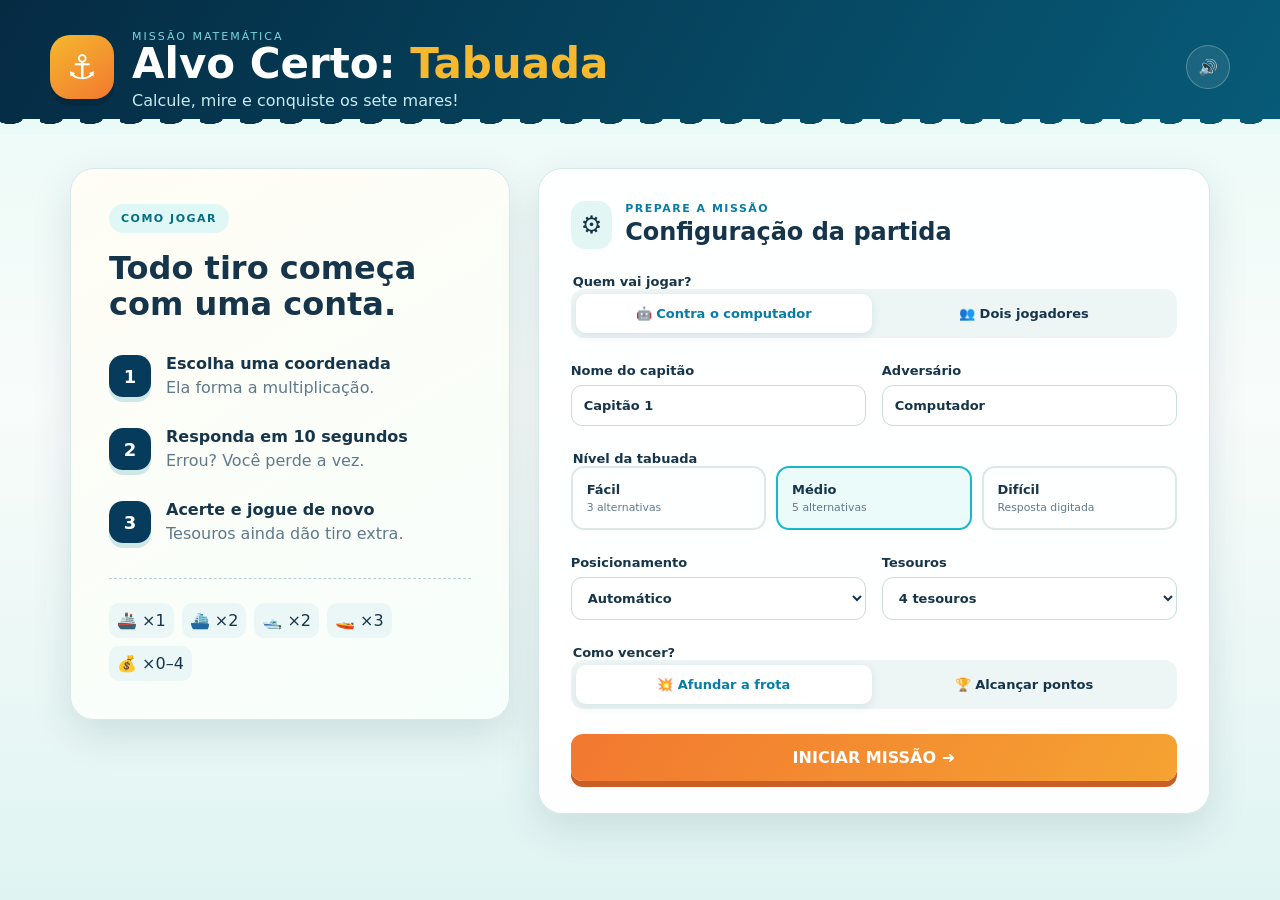
==== index.html @ b55177a3 "Build interactive multiplication battleship game" ====
<!doctype html>
<html lang="pt-BR">
<head>
  <meta charset="utf-8">
  <meta name="viewport" content="width=device-width, initial-scale=1">
  <meta name="theme-color" content="#073b5c">
  <title>Alvo Certo: Tabuada</title>
  <link rel="stylesheet" href="styles.css">
</head>
<body>
  <header class="hero">
    <div class="brand-mark" aria-hidden="true">⚓</div>
    <div><p class="eyebrow">MISSÃO MATEMÁTICA</p><h1>Alvo Certo: <span>Tabuada</span></h1><p>Calcule, mire e conquiste os sete mares!</p></div>
    <button class="icon-button" id="soundButton" aria-label="Ativar ou desativar sons">🔊</button>
  </header>

  <main>
    <section id="setupScreen" class="screen setup-grid">
      <div class="card intro-card">
        <span class="pill">COMO JOGAR</span>
        <h2>Todo tiro começa com uma conta.</h2>
        <div class="steps">
          <div><b>1</b><p><strong>Escolha uma coordenada</strong><br>Ela forma a multiplicação.</p></div>
          <div><b>2</b><p><strong>Responda em 10 segundos</strong><br>Errou? Você perde a vez.</p></div>
          <div><b>3</b><p><strong>Acerte e jogue de novo</strong><br>Tesouros ainda dão tiro extra.</p></div>
        </div>
        <div class="fleet-preview" aria-label="Composição da frota">
          <span>🚢 ×1</span><span>⛴️ ×2</span><span>🛥️ ×2</span><span>🚤 ×3</span><span>💰 ×0–4</span>
        </div>
      </div>

      <form id="setupForm" class="card config-card">
        <div class="section-title"><span>⚙</span><div><p>PREPARE A MISSÃO</p><h2>Configuração da partida</h2></div></div>

        <fieldset><legend>Quem vai jogar?</legend><div class="segmented">
          <label><input type="radio" name="gameMode" value="cpu" checked><span>🤖 Contra o computador</span></label>
          <label><input type="radio" name="gameMode" value="local"><span>👥 Dois jogadores</span></label>
        </div></fieldset>

        <div class="field-row">
          <label>Nome do capitão<input id="player1Name" maxlength="18" value="Capitão 1" required></label>
          <label id="player2Field">Adversário<input id="player2Name" maxlength="18" value="Computador" required></label>
        </div>

        <fieldset><legend>Nível da tabuada</legend><div class="level-grid">
          <label class="level easy"><input type="radio" name="level" value="easy"><span><b>Fácil</b><small>3 alternativas</small></span></label>
          <label class="level medium"><input type="radio" name="level" value="medium" checked><span><b>Médio</b><small>5 alternativas</small></span></label>
          <label class="level hard"><input type="radio" name="level" value="hard"><span><b>Difícil</b><small>Resposta digitada</small></span></label>
        </div></fieldset>

        <div class="field-row">
          <label>Posicionamento<select id="placement"><option value="auto">Automático</option><option value="manual">Manual + completar automático</option></select></label>
          <label>Tesouros<select id="treasures"><option value="0">Nenhum</option><option value="1">1 tesouro</option><option value="2">2 tesouros</option><option value="3">3 tesouros</option><option value="4" selected>4 tesouros</option></select></label>
        </div>

        <fieldset><legend>Como vencer?</legend><div class="segmented">
          <label><input type="radio" name="victory" value="fleet" checked><span>💥 Afundar a frota</span></label>
          <label><input type="radio" name="victory" value="score"><span>🏆 Alcançar pontos</span></label>
        </div><label id="targetField" class="target-field hidden">Meta de pontos <input id="targetScore" type="number" min="50" step="5" value="150"><small id="scoreHelp"></small></label></fieldset>

        <button class="primary" type="submit">INICIAR MISSÃO <span>➜</span></button>
      </form>
    </section>

    <section id="placementScreen" class="screen hidden">
      <div class="card placement-card">
        <div class="section-title"><span>🧭</span><div><p>POSICIONAMENTO SECRETO</p><h2 id="placementTitle">Monte sua frota</h2></div></div>
        <p id="placementHint">Selecione uma peça, escolha a orientação e clique no tabuleiro.</p>
        <div class="placement-layout"><div><div id="placementBoard" class="board"></div></div><aside>
          <div id="shipPicker" class="ship-picker"></div>
          <button id="rotateButton" class="secondary" type="button">↻ Girar: <b>Horizontal</b></button>
          <button id="randomizeButton" class="secondary" type="button">🎲 Distribuir automaticamente</button>
          <button id="clearButton" class="text-button" type="button">Limpar tabuleiro</button>
          <button id="confirmPlacement" class="primary" type="button" disabled>Confirmar frota</button>
        </aside></div>
      </div>
    </section>

    <section id="handoffScreen" class="screen hidden handoff"><div class="card"><div class="big-icon">🙈</div><p>PASSAGEM DE COMANDO</p><h2 id="handoffTitle">Passe o dispositivo</h2><p>O mapa anterior está protegido. Só continue quando o próximo capitão estiver pronto.</p><button id="handoffButton" class="primary">Estou pronto</button></div></section>

    <section id="gameScreen" class="screen hidden">
      <div class="status-bar card"><div><small>TURNO DE</small><strong id="turnName">Capitão</strong></div><div class="score"><span id="p1Name">Jogador 1</span><b id="p1Score">0</b><i>×</i><b id="p2Score">0</b><span id="p2Name">Jogador 2</span></div><div><small>OBJETIVO</small><strong id="objective">Afundar a frota</strong></div></div>
      <div class="game-layout">
        <section class="card ocean-card"><div class="board-heading"><div><p>MAPA DE ATAQUE</p><h2>Escolha seu alvo</h2></div><span id="bonusBadge" class="bonus hidden">⭐ Tiro extra: 0</span></div><div id="attackBoard" class="board attack-board"></div><p id="gameMessage" class="game-message" role="status">Selecione uma coordenada para atacar.</p></section>
        <aside class="card dashboard"><h3>Diário de bordo</h3><div class="stat"><span>🎯 Acertos</span><b id="hitsStat">0</b></div><div class="stat"><span>🌊 Água</span><b id="missesStat">0</b></div><div class="stat"><span>🧠 Contas certas</span><b id="correctStat">0</b></div><div class="stat"><span>⌛ Erros/tempo</span><b id="wrongStat">0</b></div><hr><h3>Frota inimiga</h3><div id="enemyFleet" class="enemy-fleet"></div><hr><h3>Últimas jogadas</h3><ol id="history" class="history"></ol></aside>
      </div>
    </section>
  </main>

  <dialog id="challengeDialog" class="challenge"><form method="dialog"><div class="timer"><span id="timerNumber">10</span><div><p>TEMPO PARA RESPONDER</p><div class="timer-track"><i id="timerBar"></i></div></div></div><p>Quanto é:</p><h2 id="question">6 × 7 = ?</h2><div id="answerArea"></div><p id="answerFeedback" role="alert"></p></form></dialog>
  <dialog id="resultDialog" class="result"><div class="result-icon">🏆</div><p>MISSÃO CUMPRIDA</p><h2 id="winnerTitle">Vitória!</h2><p id="winnerText"></p><div id="finalStats" class="final-stats"></div><button id="playAgain" class="primary">Jogar novamente</button></dialog>

  <script src="script.js"></script>
</body>
</html>
---- styles.css ----
:root{--navy:#073b5c;--deep:#052b43;--blue:#087ca7;--cyan:#18b8c9;--foam:#ecfbf8;--sand:#fff8e8;--gold:#f5b82e;--orange:#f27830;--ink:#17354a;--muted:#60798a;--white:#fff;--danger:#d84b4b;--shadow:0 14px 40px rgba(4,48,72,.12)}
*{box-sizing:border-box}body{margin:0;font-family:Inter,ui-rounded,"Trebuchet MS",system-ui,sans-serif;color:var(--ink);background:linear-gradient(180deg,#e9faf7 0,#f8fcfa 45%,#dff4f2 100%);min-height:100vh}button,input,select{font:inherit}.hero{min-height:118px;padding:24px max(24px,calc((100% - 1180px)/2));display:flex;gap:18px;align-items:center;color:white;background:linear-gradient(120deg,var(--deep),#075b78);position:relative;overflow:hidden}.hero:after{content:"";position:absolute;inset:auto 0 0;height:15px;background:radial-gradient(20px 8px at 10px 0,transparent 12px,#e9faf7 13px) repeat-x;background-size:40px 15px}.brand-mark{width:64px;height:64px;border-radius:20px;display:grid;place-items:center;background:linear-gradient(145deg,var(--gold),var(--orange));font-size:34px;box-shadow:0 7px 0 rgba(0,0,0,.13)}.hero h1{margin:0;font-size:clamp(26px,4vw,42px);line-height:1}.hero h1 span{color:var(--gold)}.hero p{margin:6px 0 0;color:#c9eaf0}.hero .eyebrow{font-size:11px;letter-spacing:2px;color:#76d8df}.icon-button{margin-left:auto;border:1px solid #ffffff40;background:#ffffff16;color:white;border-radius:50%;width:44px;height:44px;cursor:pointer}main{max-width:1180px;margin:0 auto;padding:34px 20px 60px}.screen{animation:appear .3s ease}.hidden{display:none!important}.setup-grid{display:grid;grid-template-columns:.85fr 1.3fr;gap:28px}.card{background:rgba(255,255,255,.95);border:1px solid #d6e9e8;border-radius:24px;box-shadow:var(--shadow)}.intro-card{padding:38px;background:linear-gradient(150deg,#fffdf5,#f7fffc);align-self:start}.pill{font-size:11px;font-weight:900;letter-spacing:1.5px;color:#066d83;background:#dff7f5;padding:8px 12px;border-radius:30px}.intro-card h2{font-size:32px;line-height:1.13;margin:24px 0 30px}.steps{display:grid;gap:25px}.steps>div{display:flex;gap:15px;align-items:center}.steps b{width:42px;height:42px;flex:none;display:grid;place-items:center;background:var(--navy);border-radius:14px;color:white;font-size:18px;box-shadow:0 5px 0 #cfe8e6}.steps p{margin:0;line-height:1.5;color:var(--muted)}.steps strong{color:var(--ink)}.fleet-preview{display:flex;flex-wrap:wrap;gap:8px;margin-top:32px;padding-top:24px;border-top:1px dashed #b7d4d2}.fleet-preview span{background:#eaf7f6;padding:8px;border-radius:10px}.config-card{padding:32px}.section-title{display:flex;align-items:center;gap:13px}.section-title>span{font-size:24px;background:#e2f6f4;border-radius:14px;padding:10px}.section-title p,.board-heading p,.handoff .card>p:first-of-type,.result>p{margin:0;color:var(--blue);letter-spacing:1.5px;font-size:11px;font-weight:900}.section-title h2,.board-heading h2{margin:3px 0}.config-card fieldset{border:0;padding:0;margin:25px 0}.config-card legend,.config-card label{font-size:13px;font-weight:800}.segmented{display:grid;grid-template-columns:1fr 1fr;background:#edf5f5;padding:5px;border-radius:13px;gap:4px}.segmented input,.level input{position:absolute;opacity:0}.segmented span{display:block;padding:12px;text-align:center;border-radius:10px;cursor:pointer}.segmented input:checked+span{background:white;color:var(--blue);box-shadow:0 3px 10px #0c52671a}.field-row{display:grid;grid-template-columns:1fr 1fr;gap:16px}.field-row label,.target-field{display:grid;gap:7px}input,select{width:100%;border:1px solid #c8dcda;border-radius:11px;padding:12px;background:white;color:var(--ink)}input:focus,select:focus,button:focus-visible{outline:3px solid #f5b82e80;outline-offset:2px}.level-grid{display:grid;grid-template-columns:repeat(3,1fr);gap:10px}.level span{display:grid;gap:4px;padding:14px;border:2px solid #dbe8e7;border-radius:13px;cursor:pointer}.level small{font-weight:500;color:var(--muted)}.level input:checked+span{border-color:var(--cyan);background:#ebfbf9}.level.easy input:checked+span{border-color:#36af73}.level.hard input:checked+span{border-color:var(--orange)}.target-field{margin-top:15px}.target-field small{color:var(--muted)}.primary,.secondary,.text-button{border:0;border-radius:12px;padding:14px 18px;font-weight:900;cursor:pointer}.primary{background:linear-gradient(120deg,var(--orange),#f5a332);color:white;box-shadow:0 6px 0 #c95f26;width:100%}.primary:hover{transform:translateY(-1px)}.primary:active{transform:translateY(4px);box-shadow:0 2px 0 #c95f26}.primary:disabled{filter:grayscale(1);opacity:.5;cursor:not-allowed}.placement-card{padding:28px}.placement-layout{display:grid;grid-template-columns:minmax(300px,630px) 1fr;gap:30px;margin-top:20px}.board{display:grid;grid-template-columns:30px repeat(10,1fr);aspect-ratio:11/11;max-width:620px;margin:auto;background:#0c7695;border:5px solid #07516b;border-radius:12px;overflow:hidden;box-shadow:0 10px 25px #083c5030}.cell,.axis{border:1px solid #ffffff30;display:grid;place-items:center;min-width:0}.axis{background:#07516b;color:#bcecf1;font-size:11px;font-weight:800}.cell{background:linear-gradient(145deg,#36b5c9,#148cad);cursor:pointer;color:white;font-weight:900;transition:.12s}.cell:hover:not(:disabled){background:#65d1d8}.cell.ship{background:#748a96}.cell.hit{background:#e65d45}.cell.miss{background:#72cbd1}.cell.treasure{background:#f2b72e}.cell.sunk{background:#743f3f}.ship-picker{display:grid;gap:8px}.ship-option{width:100%;text-align:left;border:2px solid #d8e7e6;padding:12px;border-radius:12px;background:white;cursor:pointer}.ship-option.selected{border-color:var(--cyan);background:#eafaf8}.ship-option:disabled{opacity:.45}.secondary{width:100%;background:#e9f5f4;color:var(--navy);margin-top:10px}.text-button{width:100%;background:transparent;color:var(--danger)}.handoff{max-width:540px;margin:40px auto;text-align:center}.handoff .card{padding:45px}.big-icon{font-size:70px}.status-bar{display:grid;grid-template-columns:1fr auto 1fr;align-items:center;padding:16px 24px;margin-bottom:20px}.status-bar>div:last-child{text-align:right}.status-bar small{display:block;color:var(--muted);font-size:10px;letter-spacing:1px}.status-bar strong{font-size:17px}.score{display:flex;align-items:center;gap:10px}.score b{font-size:24px;color:var(--orange)}.score i{font-style:normal;color:#aac1c4}.game-layout{display:grid;grid-template-columns:1fr 280px;gap:22px}.ocean-card,.dashboard{padding:24px}.board-heading{display:flex;justify-content:space-between;align-items:center}.bonus{align-self:center;background:#fff1c5;color:#9a6600;border-radius:20px;padding:8px 12px;font-weight:900}.game-message{background:#edf8f7;padding:12px;border-radius:10px;text-align:center;font-weight:700}.dashboard h3{margin:0 0 12px}.stat{display:flex;justify-content:space-between;padding:8px}.dashboard hr{border:0;border-top:1px solid #dcebea;margin:16px 0}.enemy-fleet{display:grid;gap:6px;font-size:13px}.enemy-fleet div{display:flex;justify-content:space-between}.history{padding-left:22px;color:var(--muted);font-size:12px;line-height:1.6}.challenge,.result{border:0;border-radius:24px;padding:30px;box-shadow:0 25px 80px #042d48aa;text-align:center;width:min(92vw,480px);color:var(--ink)}dialog::backdrop{background:#052b43cc;backdrop-filter:blur(4px)}.timer{display:flex;align-items:center;gap:15px;text-align:left}.timer>span{width:54px;height:54px;display:grid;place-items:center;border-radius:50%;background:var(--navy);color:white;font-size:24px;font-weight:900}.timer p{margin:0 0 6px;font-size:10px;font-weight:900;letter-spacing:1px}.timer>div{flex:1}.timer-track{height:8px;border-radius:8px;background:#dce8e8;overflow:hidden}.timer-track i{display:block;height:100%;width:100%;background:var(--gold);transform-origin:left}.challenge>form>p{color:var(--muted)}.challenge h2{font-size:44px;margin:8px 0 22px}.answers{display:grid;grid-template-columns:repeat(3,1fr);gap:9px}.answer{border:2px solid #d5e5e4;background:white;border-radius:12px;padding:14px;font-weight:900;cursor:pointer}.answer:hover{border-color:var(--cyan);background:#eafaf8}.typed-answer{display:flex;gap:10px}.typed-answer button{width:auto}.result-icon{font-size:70px}.result h2{font-size:34px}.final-stats{display:grid;grid-template-columns:repeat(2,1fr);gap:10px;margin:22px 0}.final-stats div{background:#edf8f7;padding:12px;border-radius:12px}.final-stats b{display:block;font-size:22px}@keyframes appear{from{opacity:0;transform:translateY(8px)}}
@media(max-width:850px){.setup-grid,.game-layout,.placement-layout{grid-template-columns:1fr}.dashboard{order:2}.status-bar{grid-template-columns:1fr 1fr}.status-bar .score{grid-column:1/-1;grid-row:2;justify-content:center;margin-top:13px}.placement-layout aside{max-width:620px;width:100%;margin:auto}}@media(max-width:560px){main{padding:20px 10px 40px}.hero{padding:18px 14px}.brand-mark{width:48px;height:48px;font-size:25px}.hero>div:nth-child(2)>p:last-child{display:none}.config-card,.intro-card,.ocean-card,.dashboard,.placement-card{padding:19px}.field-row{grid-template-columns:1fr}.level span{padding:10px 6px}.level small{font-size:10px}.board{grid-template-columns:22px repeat(10,1fr)}.status-bar{padding:13px}.score span{font-size:11px}.answers{grid-template-columns:1fr 1fr}.challenge{padding:22px}}
@media(prefers-reduced-motion:reduce){*{animation:none!important;transition:none!important}}
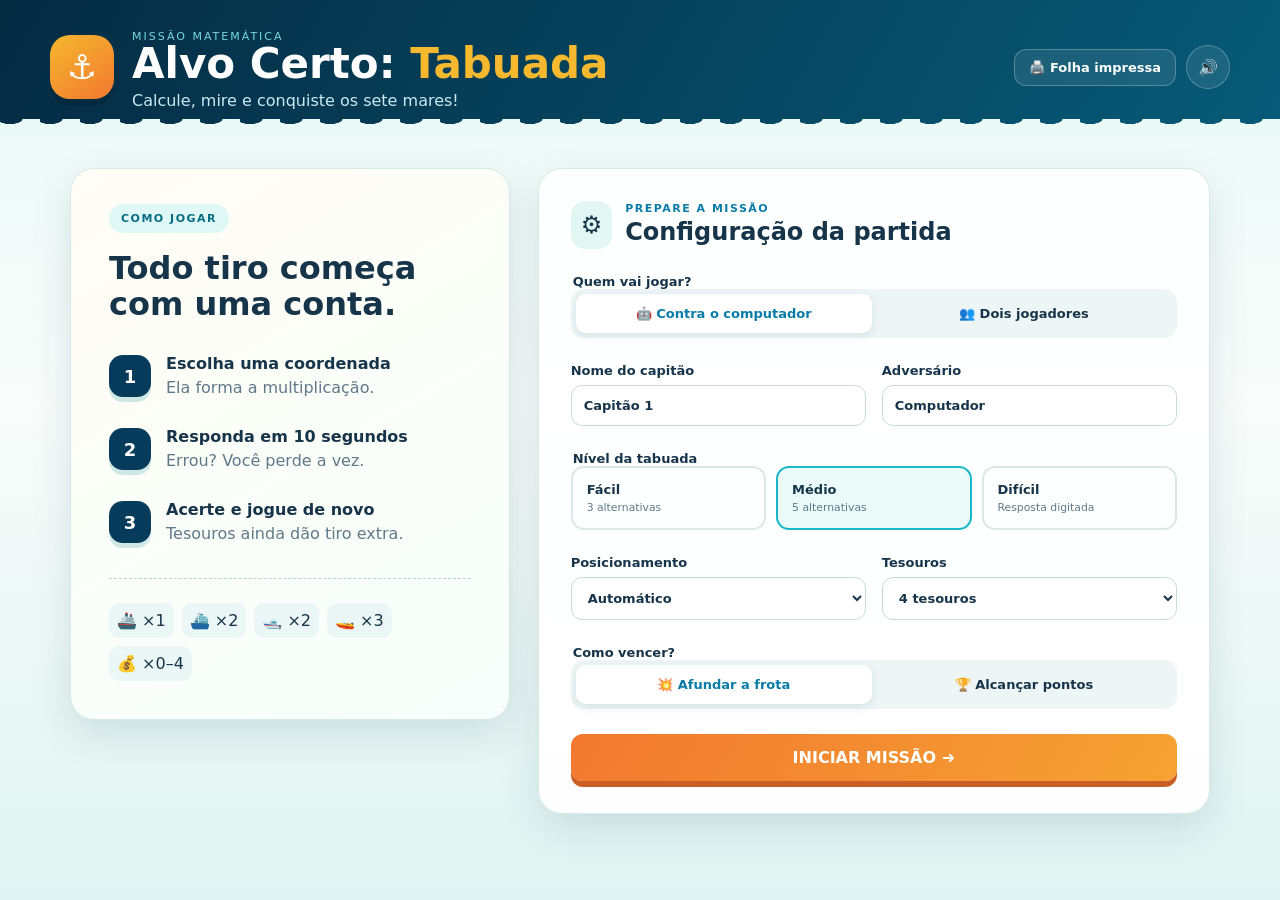
==== commit 8a17a566: "Add printable attack tracking board" ====
--- a/index.html
+++ b/index.html
@@ -11,7 +11,10 @@
   <header class="hero">
     <div class="brand-mark" aria-hidden="true">⚓</div>
     <div><p class="eyebrow">MISSÃO MATEMÁTICA</p><h1>Alvo Certo: <span>Tabuada</span></h1><p>Calcule, mire e conquiste os sete mares!</p></div>
-    <button class="icon-button" id="soundButton" aria-label="Ativar ou desativar sons">🔊</button>
+    <div class="header-actions">
+      <a class="print-link" href="folha-impressao.html" target="_blank" rel="noopener">🖨️ Folha impressa</a>
+      <button class="icon-button" id="soundButton" aria-label="Ativar ou desativar sons">🔊</button>
+    </div>
   </header>
 
   <main>
@@ -65,11 +68,14 @@
     <section id="placementScreen" class="screen hidden">
       <div class="card placement-card">
         <div class="section-title"><span>🧭</span><div><p>POSICIONAMENTO SECRETO</p><h2 id="placementTitle">Monte sua frota</h2></div></div>
-        <p id="placementHint">Selecione uma peça, escolha a orientação e clique no tabuleiro.</p>
+        <p id="placementHint">Passe o cursor para visualizar. Clique para posicionar.</p>
         <div class="placement-layout"><div><div id="placementBoard" class="board"></div></div><aside>
+          <div class="placement-progress"><span id="placementProgress">0 de 8 navios</span><div><i id="placementProgressBar"></i></div></div>
+          <div id="shipPreview" class="ship-preview" aria-label="Prévia da peça selecionada"></div>
           <div id="shipPicker" class="ship-picker"></div>
           <button id="rotateButton" class="secondary" type="button">↻ Girar: <b>Horizontal</b></button>
           <button id="randomizeButton" class="secondary" type="button">🎲 Distribuir automaticamente</button>
+          <button id="undoButton" class="secondary" type="button" disabled>↶ Desfazer última peça</button>
           <button id="clearButton" class="text-button" type="button">Limpar tabuleiro</button>
           <button id="confirmPlacement" class="primary" type="button" disabled>Confirmar frota</button>
         </aside></div>
--- a/styles.css
+++ b/styles.css
@@ -2,3 +2,28 @@
 *{box-sizing:border-box}body{margin:0;font-family:Inter,ui-rounded,"Trebuchet MS",system-ui,sans-serif;color:var(--ink);background:linear-gradient(180deg,#e9faf7 0,#f8fcfa 45%,#dff4f2 100%);min-height:100vh}button,input,select{font:inherit}.hero{min-height:118px;padding:24px max(24px,calc((100% - 1180px)/2));display:flex;gap:18px;align-items:center;color:white;background:linear-gradient(120deg,var(--deep),#075b78);position:relative;overflow:hidden}.hero:after{content:"";position:absolute;inset:auto 0 0;height:15px;background:radial-gradient(20px 8px at 10px 0,transparent 12px,#e9faf7 13px) repeat-x;background-size:40px 15px}.brand-mark{width:64px;height:64px;border-radius:20px;display:grid;place-items:center;background:linear-gradient(145deg,var(--gold),var(--orange));font-size:34px;box-shadow:0 7px 0 rgba(0,0,0,.13)}.hero h1{margin:0;font-size:clamp(26px,4vw,42px);line-height:1}.hero h1 span{color:var(--gold)}.hero p{margin:6px 0 0;color:#c9eaf0}.hero .eyebrow{font-size:11px;letter-spacing:2px;color:#76d8df}.icon-button{margin-left:auto;border:1px solid #ffffff40;background:#ffffff16;color:white;border-radius:50%;width:44px;height:44px;cursor:pointer}main{max-width:1180px;margin:0 auto;padding:34px 20px 60px}.screen{animation:appear .3s ease}.hidden{display:none!important}.setup-grid{display:grid;grid-template-columns:.85fr 1.3fr;gap:28px}.card{background:rgba(255,255,255,.95);border:1px solid #d6e9e8;border-radius:24px;box-shadow:var(--shadow)}.intro-card{padding:38px;background:linear-gradient(150deg,#fffdf5,#f7fffc);align-self:start}.pill{font-size:11px;font-weight:900;letter-spacing:1.5px;color:#066d83;background:#dff7f5;padding:8px 12px;border-radius:30px}.intro-card h2{font-size:32px;line-height:1.13;margin:24px 0 30px}.steps{display:grid;gap:25px}.steps>div{display:flex;gap:15px;align-items:center}.steps b{width:42px;height:42px;flex:none;display:grid;place-items:center;background:var(--navy);border-radius:14px;color:white;font-size:18px;box-shadow:0 5px 0 #cfe8e6}.steps p{margin:0;line-height:1.5;color:var(--muted)}.steps strong{color:var(--ink)}.fleet-preview{display:flex;flex-wrap:wrap;gap:8px;margin-top:32px;padding-top:24px;border-top:1px dashed #b7d4d2}.fleet-preview span{background:#eaf7f6;padding:8px;border-radius:10px}.config-card{padding:32px}.section-title{display:flex;align-items:center;gap:13px}.section-title>span{font-size:24px;background:#e2f6f4;border-radius:14px;padding:10px}.section-title p,.board-heading p,.handoff .card>p:first-of-type,.result>p{margin:0;color:var(--blue);letter-spacing:1.5px;font-size:11px;font-weight:900}.section-title h2,.board-heading h2{margin:3px 0}.config-card fieldset{border:0;padding:0;margin:25px 0}.config-card legend,.config-card label{font-size:13px;font-weight:800}.segmented{display:grid;grid-template-columns:1fr 1fr;background:#edf5f5;padding:5px;border-radius:13px;gap:4px}.segmented input,.level input{position:absolute;opacity:0}.segmented span{display:block;padding:12px;text-align:center;border-radius:10px;cursor:pointer}.segmented input:checked+span{background:white;color:var(--blue);box-shadow:0 3px 10px #0c52671a}.field-row{display:grid;grid-template-columns:1fr 1fr;gap:16px}.field-row label,.target-field{display:grid;gap:7px}input,select{width:100%;border:1px solid #c8dcda;border-radius:11px;padding:12px;background:white;color:var(--ink)}input:focus,select:focus,button:focus-visible{outline:3px solid #f5b82e80;outline-offset:2px}.level-grid{display:grid;grid-template-columns:repeat(3,1fr);gap:10px}.level span{display:grid;gap:4px;padding:14px;border:2px solid #dbe8e7;border-radius:13px;cursor:pointer}.level small{font-weight:500;color:var(--muted)}.level input:checked+span{border-color:var(--cyan);background:#ebfbf9}.level.easy input:checked+span{border-color:#36af73}.level.hard input:checked+span{border-color:var(--orange)}.target-field{margin-top:15px}.target-field small{color:var(--muted)}.primary,.secondary,.text-button{border:0;border-radius:12px;padding:14px 18px;font-weight:900;cursor:pointer}.primary{background:linear-gradient(120deg,var(--orange),#f5a332);color:white;box-shadow:0 6px 0 #c95f26;width:100%}.primary:hover{transform:translateY(-1px)}.primary:active{transform:translateY(4px);box-shadow:0 2px 0 #c95f26}.primary:disabled{filter:grayscale(1);opacity:.5;cursor:not-allowed}.placement-card{padding:28px}.placement-layout{display:grid;grid-template-columns:minmax(300px,630px) 1fr;gap:30px;margin-top:20px}.board{display:grid;grid-template-columns:30px repeat(10,1fr);aspect-ratio:11/11;max-width:620px;margin:auto;background:#0c7695;border:5px solid #07516b;border-radius:12px;overflow:hidden;box-shadow:0 10px 25px #083c5030}.cell,.axis{border:1px solid #ffffff30;display:grid;place-items:center;min-width:0}.axis{background:#07516b;color:#bcecf1;font-size:11px;font-weight:800}.cell{background:linear-gradient(145deg,#36b5c9,#148cad);cursor:pointer;color:white;font-weight:900;transition:.12s}.cell:hover:not(:disabled){background:#65d1d8}.cell.ship{background:#748a96}.cell.hit{background:#e65d45}.cell.miss{background:#72cbd1}.cell.treasure{background:#f2b72e}.cell.sunk{background:#743f3f}.ship-picker{display:grid;gap:8px}.ship-option{width:100%;text-align:left;border:2px solid #d8e7e6;padding:12px;border-radius:12px;background:white;cursor:pointer}.ship-option.selected{border-color:var(--cyan);background:#eafaf8}.ship-option:disabled{opacity:.45}.secondary{width:100%;background:#e9f5f4;color:var(--navy);margin-top:10px}.text-button{width:100%;background:transparent;color:var(--danger)}.handoff{max-width:540px;margin:40px auto;text-align:center}.handoff .card{padding:45px}.big-icon{font-size:70px}.status-bar{display:grid;grid-template-columns:1fr auto 1fr;align-items:center;padding:16px 24px;margin-bottom:20px}.status-bar>div:last-child{text-align:right}.status-bar small{display:block;color:var(--muted);font-size:10px;letter-spacing:1px}.status-bar strong{font-size:17px}.score{display:flex;align-items:center;gap:10px}.score b{font-size:24px;color:var(--orange)}.score i{font-style:normal;color:#aac1c4}.game-layout{display:grid;grid-template-columns:1fr 280px;gap:22px}.ocean-card,.dashboard{padding:24px}.board-heading{display:flex;justify-content:space-between;align-items:center}.bonus{align-self:center;background:#fff1c5;color:#9a6600;border-radius:20px;padding:8px 12px;font-weight:900}.game-message{background:#edf8f7;padding:12px;border-radius:10px;text-align:center;font-weight:700}.dashboard h3{margin:0 0 12px}.stat{display:flex;justify-content:space-between;padding:8px}.dashboard hr{border:0;border-top:1px solid #dcebea;margin:16px 0}.enemy-fleet{display:grid;gap:6px;font-size:13px}.enemy-fleet div{display:flex;justify-content:space-between}.history{padding-left:22px;color:var(--muted);font-size:12px;line-height:1.6}.challenge,.result{border:0;border-radius:24px;padding:30px;box-shadow:0 25px 80px #042d48aa;text-align:center;width:min(92vw,480px);color:var(--ink)}dialog::backdrop{background:#052b43cc;backdrop-filter:blur(4px)}.timer{display:flex;align-items:center;gap:15px;text-align:left}.timer>span{width:54px;height:54px;display:grid;place-items:center;border-radius:50%;background:var(--navy);color:white;font-size:24px;font-weight:900}.timer p{margin:0 0 6px;font-size:10px;font-weight:900;letter-spacing:1px}.timer>div{flex:1}.timer-track{height:8px;border-radius:8px;background:#dce8e8;overflow:hidden}.timer-track i{display:block;height:100%;width:100%;background:var(--gold);transform-origin:left}.challenge>form>p{color:var(--muted)}.challenge h2{font-size:44px;margin:8px 0 22px}.answers{display:grid;grid-template-columns:repeat(3,1fr);gap:9px}.answer{border:2px solid #d5e5e4;background:white;border-radius:12px;padding:14px;font-weight:900;cursor:pointer}.answer:hover{border-color:var(--cyan);background:#eafaf8}.typed-answer{display:flex;gap:10px}.typed-answer button{width:auto}.result-icon{font-size:70px}.result h2{font-size:34px}.final-stats{display:grid;grid-template-columns:repeat(2,1fr);gap:10px;margin:22px 0}.final-stats div{background:#edf8f7;padding:12px;border-radius:12px}.final-stats b{display:block;font-size:22px}@keyframes appear{from{opacity:0;transform:translateY(8px)}}
 @media(max-width:850px){.setup-grid,.game-layout,.placement-layout{grid-template-columns:1fr}.dashboard{order:2}.status-bar{grid-template-columns:1fr 1fr}.status-bar .score{grid-column:1/-1;grid-row:2;justify-content:center;margin-top:13px}.placement-layout aside{max-width:620px;width:100%;margin:auto}}@media(max-width:560px){main{padding:20px 10px 40px}.hero{padding:18px 14px}.brand-mark{width:48px;height:48px;font-size:25px}.hero>div:nth-child(2)>p:last-child{display:none}.config-card,.intro-card,.ocean-card,.dashboard,.placement-card{padding:19px}.field-row{grid-template-columns:1fr}.level span{padding:10px 6px}.level small{font-size:10px}.board{grid-template-columns:22px repeat(10,1fr)}.status-bar{padding:13px}.score span{font-size:11px}.answers{grid-template-columns:1fr 1fr}.challenge{padding:22px}}
 @media(prefers-reduced-motion:reduce){*{animation:none!important;transition:none!important}}
+
+/* Peças do tabuleiro e recursos de posicionamento */
+.placement-progress{margin-bottom:12px;font-size:12px;font-weight:900;color:var(--muted)}
+.placement-progress>div{height:7px;margin-top:6px;overflow:hidden;border-radius:10px;background:#dcebea}
+.placement-progress i{display:block;width:0;height:100%;border-radius:inherit;background:linear-gradient(90deg,var(--cyan),var(--gold));transition:width .25s ease}
+.ship-preview{min-height:76px;margin-bottom:14px;padding:12px;display:flex;align-items:center;justify-content:center;gap:2px;border:1px dashed #a8cfce;border-radius:14px;background:#f1fbfa}
+.ship-preview.vertical{flex-direction:column}
+.mini-segment{width:32px;height:24px;background:linear-gradient(#96aab3,#4f6875);border:2px solid #3d5663;box-shadow:inset 0 3px #c7d5da}
+.ship-preview.vertical .mini-segment{width:24px;height:32px}
+.mini-segment:first-child{border-radius:60% 12% 4px 4px}
+.ship-preview.vertical .mini-segment:first-child{border-radius:60% 60% 4px 4px}
+.mini-segment:last-child{border-radius:4px 4px 12% 60%}
+.ship-preview.vertical .mini-segment:last-child{border-radius:4px 4px 60% 60%}
+.mini-treasure{font-size:42px;filter:drop-shadow(0 4px 2px #7c5a1f40)}
+.ship-option{display:flex;align-items:center;gap:8px}
+.ship-option .remaining{margin-left:auto;padding:3px 8px;border-radius:20px;background:#e5f5f3;color:var(--blue);font-size:11px}
+.cell.ship{position:relative;overflow:hidden;background:linear-gradient(145deg,#406979,#274c5b)}
+.cell.ship .vessel{position:absolute;inset:8%;background:linear-gradient(145deg,#a8bcc4,#58717d);border:1px solid #395764;box-shadow:inset 0 2px #d7e1e4}
+.cell.ship .vessel.horizontal.first{border-radius:70% 4px 4px 70%}.cell.ship .vessel.horizontal.last{border-radius:4px 70% 70% 4px}
+.cell.ship .vessel.vertical.first{border-radius:70% 70% 4px 4px}.cell.ship .vessel.vertical.last{border-radius:4px 4px 70% 70%}
+.cell.ship .vessel.mid:after{content:"";position:absolute;width:35%;height:35%;border-radius:50%;background:#263f4a;left:32%;top:32%}
+.cell.preview-ok{background:#68d7b1!important;box-shadow:inset 0 0 0 3px #168b62}.cell.preview-bad{background:#e98080!important;box-shadow:inset 0 0 0 3px #a72e2e}
+.cell.treasure{font-size:clamp(13px,2vw,23px);text-shadow:0 2px 0 #8f631d}
+@media(max-width:560px){.ship-preview{min-height:58px}.mini-segment{width:25px;height:19px}.ship-preview.vertical .mini-segment{width:19px;height:25px}}
+.header-actions{margin-left:auto;display:flex;align-items:center;gap:10px}.header-actions .icon-button{margin-left:0}.print-link{padding:10px 14px;border:1px solid #ffffff40;border-radius:12px;color:white;background:#ffffff16;text-decoration:none;font-size:13px;font-weight:900}.print-link:hover{background:#ffffff28}@media(max-width:560px){.print-link{width:44px;height:44px;padding:10px;overflow:hidden;white-space:nowrap;font-size:0}.print-link::first-letter{font-size:20px}}
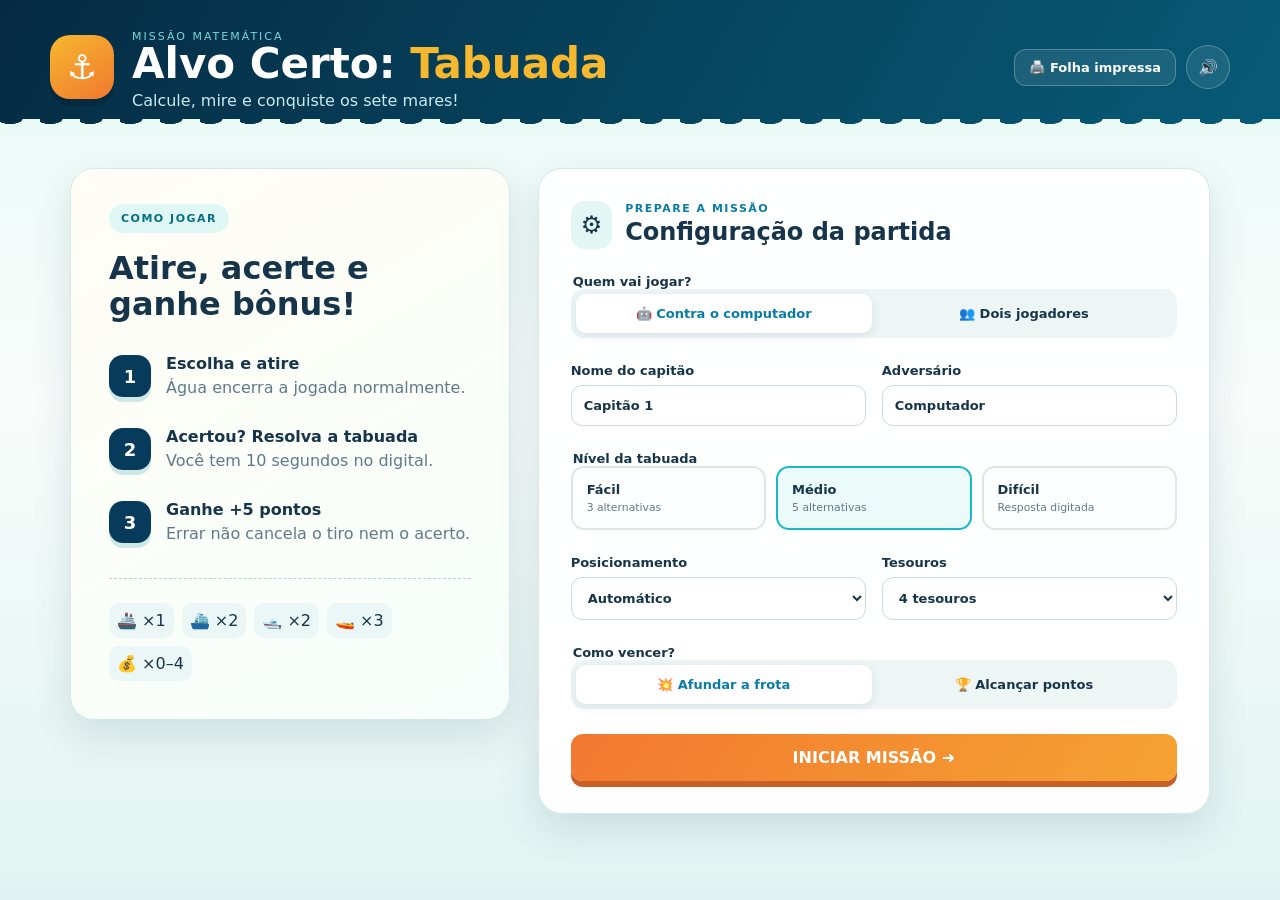
==== commit 5d556a69: "Make multiplication a post-hit bonus" ====
--- a/index.html
+++ b/index.html
@@ -21,11 +21,11 @@
     <section id="setupScreen" class="screen setup-grid">
       <div class="card intro-card">
         <span class="pill">COMO JOGAR</span>
-        <h2>Todo tiro começa com uma conta.</h2>
+        <h2>Atire, acerte e ganhe bônus!</h2>
         <div class="steps">
-          <div><b>1</b><p><strong>Escolha uma coordenada</strong><br>Ela forma a multiplicação.</p></div>
-          <div><b>2</b><p><strong>Responda em 10 segundos</strong><br>Errou? Você perde a vez.</p></div>
-          <div><b>3</b><p><strong>Acerte e jogue de novo</strong><br>Tesouros ainda dão tiro extra.</p></div>
+          <div><b>1</b><p><strong>Escolha e atire</strong><br>Água encerra a jogada normalmente.</p></div>
+          <div><b>2</b><p><strong>Acertou? Resolva a tabuada</strong><br>Você tem 10 segundos no digital.</p></div>
+          <div><b>3</b><p><strong>Ganhe +5 pontos</strong><br>Errar não cancela o tiro nem o acerto.</p></div>
         </div>
         <div class="fleet-preview" aria-label="Composição da frota">
           <span>🚢 ×1</span><span>⛴️ ×2</span><span>🛥️ ×2</span><span>🚤 ×3</span><span>💰 ×0–4</span>
@@ -88,12 +88,12 @@
       <div class="status-bar card"><div><small>TURNO DE</small><strong id="turnName">Capitão</strong></div><div class="score"><span id="p1Name">Jogador 1</span><b id="p1Score">0</b><i>×</i><b id="p2Score">0</b><span id="p2Name">Jogador 2</span></div><div><small>OBJETIVO</small><strong id="objective">Afundar a frota</strong></div></div>
       <div class="game-layout">
         <section class="card ocean-card"><div class="board-heading"><div><p>MAPA DE ATAQUE</p><h2>Escolha seu alvo</h2></div><span id="bonusBadge" class="bonus hidden">⭐ Tiro extra: 0</span></div><div id="attackBoard" class="board attack-board"></div><p id="gameMessage" class="game-message" role="status">Selecione uma coordenada para atacar.</p></section>
-        <aside class="card dashboard"><h3>Diário de bordo</h3><div class="stat"><span>🎯 Acertos</span><b id="hitsStat">0</b></div><div class="stat"><span>🌊 Água</span><b id="missesStat">0</b></div><div class="stat"><span>🧠 Contas certas</span><b id="correctStat">0</b></div><div class="stat"><span>⌛ Erros/tempo</span><b id="wrongStat">0</b></div><hr><h3>Frota inimiga</h3><div id="enemyFleet" class="enemy-fleet"></div><hr><h3>Últimas jogadas</h3><ol id="history" class="history"></ol></aside>
+        <aside class="card dashboard"><h3>Diário de bordo</h3><div class="stat"><span>🎯 Acertos</span><b id="hitsStat">0</b></div><div class="stat"><span>🌊 Água</span><b id="missesStat">0</b></div><div class="stat"><span>🧠 Bônus de tabuada</span><b id="correctStat">0</b></div><div class="stat"><span>⌛ Sem bônus</span><b id="wrongStat">0</b></div><hr><h3>Frota inimiga</h3><div id="enemyFleet" class="enemy-fleet"></div><hr><h3>Últimas jogadas</h3><ol id="history" class="history"></ol></aside>
       </div>
     </section>
   </main>
 
-  <dialog id="challengeDialog" class="challenge"><form method="dialog"><div class="timer"><span id="timerNumber">10</span><div><p>TEMPO PARA RESPONDER</p><div class="timer-track"><i id="timerBar"></i></div></div></div><p>Quanto é:</p><h2 id="question">6 × 7 = ?</h2><div id="answerArea"></div><p id="answerFeedback" role="alert"></p></form></dialog>
+  <dialog id="challengeDialog" class="challenge"><form method="dialog"><div class="timer"><span id="timerNumber">10</span><div><p>10 SEGUNDOS PARA GANHAR +5</p><div class="timer-track"><i id="timerBar"></i></div></div></div><p>Acertou o alvo! Quanto é:</p><h2 id="question">6 × 7 = ?</h2><div id="answerArea"></div><p id="answerFeedback" role="alert"></p></form></dialog>
   <dialog id="resultDialog" class="result"><div class="result-icon">🏆</div><p>MISSÃO CUMPRIDA</p><h2 id="winnerTitle">Vitória!</h2><p id="winnerText"></p><div id="finalStats" class="final-stats"></div><button id="playAgain" class="primary">Jogar novamente</button></dialog>
 
   <script src="script.js"></script>
